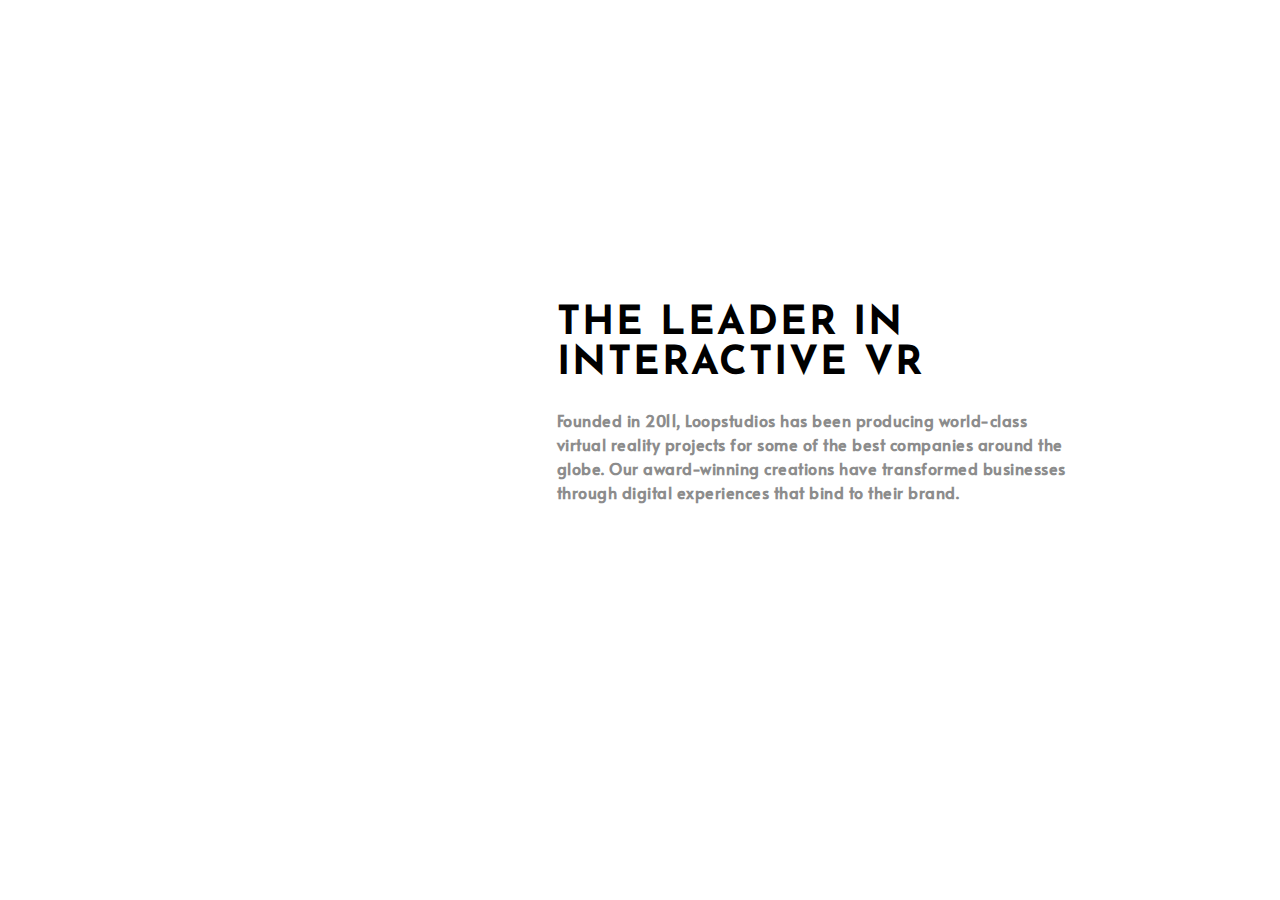
==== loopstudios-landing-page-main/index.html @ e3aee40c "shit interactive" ====
<!DOCTYPE html>
<html lang="en">
<head>
  <meta charset="UTF-8">
  <meta name="viewport" content="width=device-width, initial-scale=1.0"> 
  <title>Frontend Mentor | Loopstudios landing page</title>
  <link rel="preconnect" href="https://fonts.googleapis.com">
  <link rel="preconnect" href="https://fonts.googleapis.com">
  <link rel="stylesheet" href="app/sass/style/main.css">
  <link rel="preconnect" href="https://fonts.gstatic.com" crossorigin>
  <link rel="preconnect" href="https://fonts.googleapis.com">
<link rel="preconnect" href="https://fonts.gstatic.com" crossorigin>
<link href="https://fonts.googleapis.com/css2?family=Alata&family=Josefin+Sans:wght@200&display=swap" rel="stylesheet">
</head>
<body>
<div class="interactive grid grid--col2">
  <div class="interactive__img">
   <!-- <img class="hide" src="/loopstudios-landing-page-main/images/desktop/image-interactive.jpg" alt=""> -->
 </div> 
 <div class="interactive__content">
   <h1 class="interactive__heading">The leader in interactive VR
  </h1>
   <p class="interactive__text">
    Founded in 2011, Loopstudios has been producing world-class virtual reality 
    projects for some of the best companies around the globe. Our award-winning 
    creations have transformed businesses through digital experiences that bind 
    to their brand.
   </p>
 </div>
</div>
 <script src="/loopstudios-landing-page-main/app/index.js"></script>
</body>
</html>
---- loopstudios-landing-page-main/app/sass/style/main.css ----
html {
  font-size: 100%;
}

h1,
h2,
h3 {
  letter-spacing: 2px;
}

h1 {
  font-size: 2.5rem;
}

h2 {
  font-size: 2rem;
}

body {
  font-size: 1rem;
  text-transform: uppercase;
  letter-spacing: 0.5px;
  line-height: 1.5;
  font-family: "Josefin Sans", sans-serif;
}

p {
  font-weight: bold;
  font-family: "Alata", sans-serif;
  text-transform: none;
}

a {
  text-transform: none;
}

button {
  font-size: 1.3rem;
  font-family: "Josefin Sans", sans-serif;
  letter-spacing: 1.5px;
  font-weight: bold;
}

*,
::after,
::before {
  -webkit-box-sizing: border-box;
          box-sizing: border-box;
  padding: 0;
  margin: 0;
}

a,
button {
  cursor: pointer;
}

a {
  text-decoration: none;
}

ul {
  list-style: none;
}

@media (min-width: 40em) {
  .grid {
    display: -ms-grid;
    display: grid;
  }
  .grid--col2 {
    -ms-grid-columns: 1fr 1fr;
        grid-template-columns: 1fr 1fr;
  }
  .grid--col4 {
    -ms-grid-columns: 1fr 1fr 1fr 1fr;
        grid-template-columns: 1fr 1fr 1fr 1fr;
  }
}

.btn {
  padding: 0.5rem 2rem;
  background-color: white;
  border: 1px solid #000;
  color: black;
}

header {
  height: 100vh;
  padding: 2.7rem 2rem;
  background: url(/loopstudios-landing-page-main/images/mobile/image-hero.jpg);
  background-repeat: no-repeat;
}

@media (min-width: 40em) {
  header {
    background: url(/loopstudios-landing-page-main/images/desktop/image-hero.jpg);
  }
}

@media (min-width: 66em) {
  header {
    padding: 4rem 5rem;
  }
}

.nav {
  display: -webkit-box;
  display: -ms-flexbox;
  display: flex;
  -webkit-box-pack: justify;
      -ms-flex-pack: justify;
          justify-content: space-between;
  -ms-flex-wrap: wrap;
      flex-wrap: wrap;
}

@media (min-width: 40em) {
  .nav {
    -ms-flex-wrap: nowrap;
        flex-wrap: nowrap;
  }
}

.nav__close {
  display: none;
}

.nav__humburger {
  margin-top: 1rem;
}

.nav-container {
  margin-top: 0.7rem;
  cursor: pointer;
}

@media (min-width: 40em) {
  .nav-container {
    display: none;
  }
}

.nav__list {
  width: 100%;
  display: none;
}

@media (min-width: 40em) {
  .nav__list {
    margin-top: 0.4rem;
    max-height: 100vh;
    width: auto;
  }
  .nav__list li {
    display: inline;
    margin-left: 1rem;
  }
}

.nav__list a {
  color: white;
  font-weight: bold;
}

.collapse .nav__close {
  display: block;
}

.collapse .nav__hamburger {
  display: none;
}

.collapse.nav__list {
  display: block;
}

.interactive {
  margin-top: 4rem;
  text-align: center;
  padding: 1rem;
}

.interactive__img {
  height: 400px;
  zoom: 66%;
  margin-inline: 10px;
  background-image: url(/loopstudios-landing-page-main/images/mobile/image-interactive.jpg);
  background-repeat: no-repeat;
}

@media (min-width: 40em) {
  .interactive__img {
    background: url(/loopstudios-landing-page-main/images/desktop/image-interactive.jpg);
    background-repeat: no-repeat;
    height: 700px;
    zoom: 50%;
    position: relative;
    left: 2rem;
    z-index: -111;
  }
}

@media (min-width: 56em) {
  .interactive__img {
    zoom: 60%;
  }
}

@media (min-width: 66em) {
  .interactive__img {
    zoom: 80%;
  }
}

.interactive h1 {
  line-height: 1;
  margin-block: 3rem 1.5rem;
}

.interactive p {
  color: #8c8c8c;
}

.interactive p,
.interactive h1 {
  margin-inline: 2rem;
}

.interactive__content {
  background-color: white;
  margin-top: 4rem;
}

@media (min-width: 40em) {
  .interactive__content {
    text-align: left;
    -webkit-transform: scale(0.9);
            transform: scale(0.9);
    position: relative;
    left: -20%;
  }
}

@media (min-width: 56em) {
  .interactive__content {
    -webkit-transform: scale(1);
            transform: scale(1);
    left: -10%;
  }
}

@media (min-width: 66em) {
  .interactive__content {
    left: -20%;
    top: 20%;
  }
}

@media (min-width: 66em) {
  .interactive {
    margin-inline: 3rem;
  }
}
/*# sourceMappingURL=main.css.map */
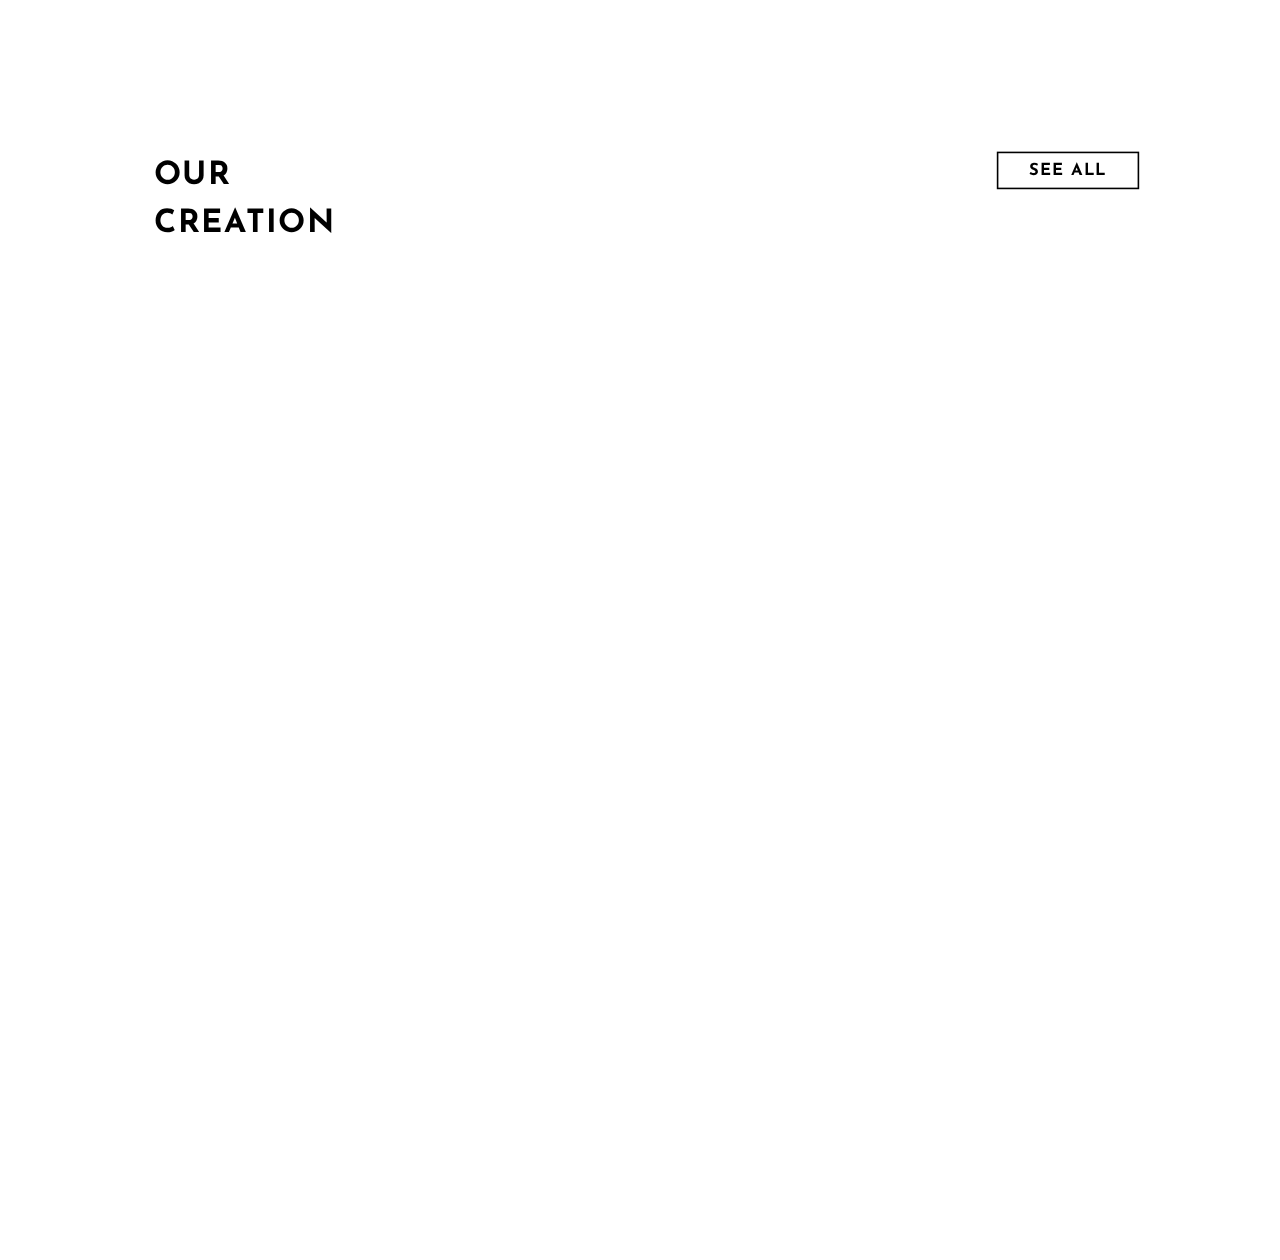
==== commit 325411f9: "gird area" ====
--- a/loopstudios-landing-page-main/index.html
+++ b/loopstudios-landing-page-main/index.html
@@ -13,20 +13,38 @@
 <link href="https://fonts.googleapis.com/css2?family=Alata&family=Josefin+Sans:wght@200&display=swap" rel="stylesheet">
 </head>
 <body>
-<div class="interactive grid grid--col2">
-  <div class="interactive__img">
-   <!-- <img class="hide" src="/loopstudios-landing-page-main/images/desktop/image-interactive.jpg" alt=""> -->
- </div> 
- <div class="interactive__content">
-   <h1 class="interactive__heading">The leader in interactive VR
+<div class="creation grid grid--col4">
+  <h1 class="creation__heading">
+    Our creation
   </h1>
-   <p class="interactive__text">
-    Founded in 2011, Loopstudios has been producing world-class virtual reality 
-    projects for some of the best companies around the globe. Our award-winning 
-    creations have transformed businesses through digital experiences that bind 
-    to their brand.
-   </p>
- </div>
+
+  <div class="creation__img creation__imgOne">
+     <h1 class="creation__title">deep <br> earth</h1>
+  </div>
+  <div class="creation__img creation__imgTwo">
+    <h1 class="creation__title">night <br> arcade</h1>
+  </div>
+  <div class="creation__img creation__imgThree">
+    <h1 class="creation__title">soccer <br> team vr</h1>
+  </div>
+  <div class="creation__img creation__imgFour">
+    <h1 class="creation__title">the grid</h1>
+  </div>
+  <div class="creation__img creation__imgFive">
+    <h1 class="creation__title">from up <br> above vr</h1>
+  </div>
+  <div class="creation__img creation__imgSix">
+    <h1 class="creation__title">pocket <br> borealis</h1>
+  </div>
+  <div class="creation__img creation__imgSeven">
+    <h1 class="creation__title">the <br> curiosity</h1>
+  </div>
+  <div class="creation__img creation__imgEight">
+    <h1 class="creation__title">make it <br> fisheye</h1>
+  </div>
+  <div class="creation__btn">
+    <button class="btn">SEE ALL</button>
+  </div>
 </div>
  <script src="/loopstudios-landing-page-main/app/index.js"></script>
 </body>
--- a/loopstudios-landing-page-main/app/sass/style/main.css
+++ b/loopstudios-landing-page-main/app/sass/style/main.css
@@ -73,16 +73,25 @@
         grid-template-columns: 1fr 1fr;
   }
   .grid--col4 {
-    -ms-grid-columns: 1fr 1fr 1fr 1fr;
-        grid-template-columns: 1fr 1fr 1fr 1fr;
+    -webkit-column-gap: 1rem;
+            column-gap: 1rem;
+    -ms-grid-columns: (auto)[4];
+        grid-template-columns: repeat(4, auto);
   }
 }
 
 .btn {
-  padding: 0.5rem 2rem;
+  padding: 0.7rem 2.4rem;
   background-color: white;
-  border: 1px solid #000;
+  border: 2px solid #000;
   color: black;
+}
+
+.btn:hover {
+  background-color: black;
+  color: white;
+  -webkit-transition: 0.5s;
+  transition: 0.5s;
 }
 
 header {
@@ -262,4 +271,157 @@
     margin-inline: 3rem;
   }
 }
+
+.creation__imgOne {
+  background: url(/loopstudios-landing-page-main/images/mobile/image-deep-earth.jpg) no-repeat;
+}
+
+@media (min-width: 40em) {
+  .creation__imgOne {
+    background: url(/loopstudios-landing-page-main/images/desktop/image-deep-earth.jpg) no-repeat;
+  }
+}
+
+.creation__imgTwo {
+  background: url(/loopstudios-landing-page-main/images/mobile/image-night-arcade.jpg) no-repeat;
+}
+
+@media (min-width: 40em) {
+  .creation__imgTwo {
+    background: url(/loopstudios-landing-page-main/images/desktop/image-night-arcade.jpg) no-repeat;
+  }
+}
+
+.creation__imgThree {
+  background: url(/loopstudios-landing-page-main/images/mobile/image-soccer-team.jpg) no-repeat;
+}
+
+@media (min-width: 40em) {
+  .creation__imgThree {
+    background: url(/loopstudios-landing-page-main/images/desktop/image-soccer-team.jpg) no-repeat;
+  }
+}
+
+.creation__imgFour {
+  background: url(/loopstudios-landing-page-main/images/mobile/image-grid.jpg) no-repeat;
+}
+
+@media (min-width: 40em) {
+  .creation__imgFour {
+    background: url(/loopstudios-landing-page-main/images/desktop/image-grid.jpg) no-repeat;
+  }
+}
+
+.creation__imgFive {
+  background: url(/loopstudios-landing-page-main/images/mobile/image-from-above.jpg) no-repeat;
+}
+
+@media (min-width: 40em) {
+  .creation__imgFive {
+    background: url(/loopstudios-landing-page-main/images/desktop/image-from-above.jpg) no-repeat;
+  }
+}
+
+.creation__imgSix {
+  background: url(/loopstudios-landing-page-main/images/mobile/image-pocket-borealis.jpg) no-repeat;
+}
+
+@media (min-width: 40em) {
+  .creation__imgSix {
+    background: url(/loopstudios-landing-page-main/images/desktop/image-pocket-borealis.jpg) no-repeat;
+  }
+}
+
+.creation__imgSeven {
+  background: url(/loopstudios-landing-page-main/images/mobile/image-curiosity.jpg) no-repeat;
+}
+
+@media (min-width: 40em) {
+  .creation__imgSeven {
+    background: url(/loopstudios-landing-page-main/images/desktop/image-curiosity.jpg) no-repeat;
+  }
+}
+
+.creation__imgEight {
+  background: url(/loopstudios-landing-page-main/images/mobile/image-fisheye.jpg) no-repeat;
+}
+
+@media (min-width: 40em) {
+  .creation__imgEight {
+    background: url(/loopstudios-landing-page-main/images/desktop/image-fisheye.jpg) no-repeat;
+  }
+}
+
+.creation__img {
+  height: 230px;
+  zoom: 70%;
+  margin: 1rem;
+}
+
+@media (min-width: 40em) {
+  .creation__img {
+    zoom: 100%;
+    height: 450px;
+    width: 90%;
+  }
+}
+
+@media (min-width: 40em) and (min-width: 66em) {
+  .creation__img {
+    zoom: 110%;
+  }
+}
+
+.creation__heading, .creation__btn {
+  text-align: center;
+  margin-block: 2rem 3rem;
+}
+
+.creation__heading {
+  -ms-grid-row: 1;
+  -ms-grid-column: 1;
+  -ms-grid-column-span: 1;
+  grid-area: 1/1/1/2;
+}
+
+@media (min-width: 40em) {
+  .creation__heading {
+    text-align: left;
+    margin-left: 1rem;
+  }
+}
+
+.creation__btn {
+  -ms-grid-row: 1;
+  -ms-grid-column: 1;
+  -ms-grid-column-span: 4;
+  grid-area: 1/1/1/5;
+}
+
+@media (min-width: 40em) {
+  .creation__btn {
+    text-align: end;
+  }
+}
+
+.creation__title {
+  color: white;
+  position: relative;
+  bottom: -7rem;
+  right: -2rem;
+}
+
+@media (min-width: 40em) {
+  .creation__title {
+    top: 20rem;
+  }
+}
+
+@media (min-width: 66em) {
+  .creation {
+    margin-inline: 1rem;
+    -webkit-transform: scale(0.8);
+            transform: scale(0.8);
+  }
+}
 /*# sourceMappingURL=main.css.map */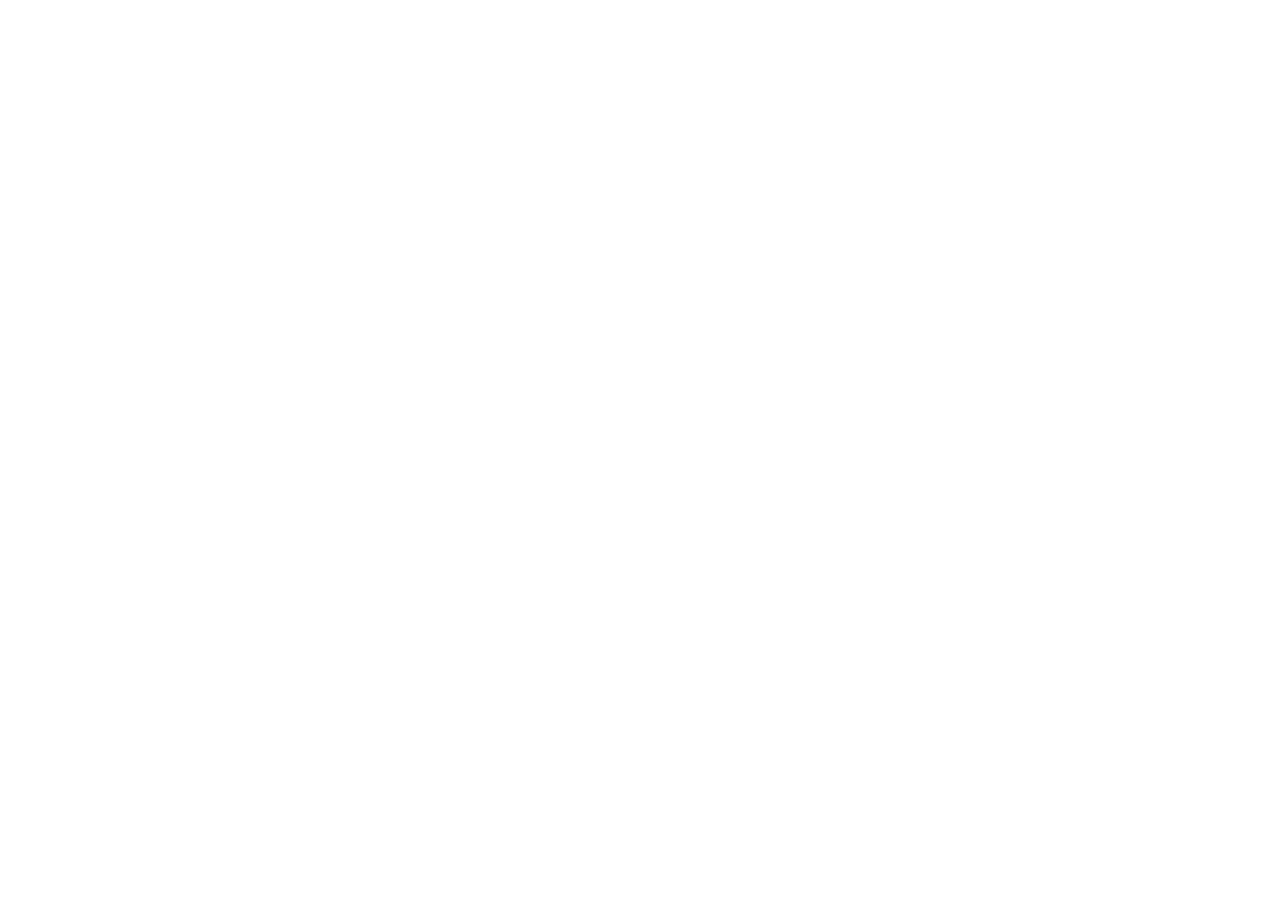
==== commit 058cd7ff: "more partials organization" ====
--- a/loopstudios-landing-page-main/index.html
+++ b/loopstudios-landing-page-main/index.html
@@ -13,39 +13,7 @@
 <link href="https://fonts.googleapis.com/css2?family=Alata&family=Josefin+Sans:wght@200&display=swap" rel="stylesheet">
 </head>
 <body>
-<div class="creation grid grid--col4">
-  <h1 class="creation__heading">
-    Our creation
-  </h1>
 
-  <div class="creation__img creation__imgOne">
-     <h1 class="creation__title">deep <br> earth</h1>
-  </div>
-  <div class="creation__img creation__imgTwo">
-    <h1 class="creation__title">night <br> arcade</h1>
-  </div>
-  <div class="creation__img creation__imgThree">
-    <h1 class="creation__title">soccer <br> team vr</h1>
-  </div>
-  <div class="creation__img creation__imgFour">
-    <h1 class="creation__title">the grid</h1>
-  </div>
-  <div class="creation__img creation__imgFive">
-    <h1 class="creation__title">from up <br> above vr</h1>
-  </div>
-  <div class="creation__img creation__imgSix">
-    <h1 class="creation__title">pocket <br> borealis</h1>
-  </div>
-  <div class="creation__img creation__imgSeven">
-    <h1 class="creation__title">the <br> curiosity</h1>
-  </div>
-  <div class="creation__img creation__imgEight">
-    <h1 class="creation__title">make it <br> fisheye</h1>
-  </div>
-  <div class="creation__btn">
-    <button class="btn">SEE ALL</button>
-  </div>
-</div>
  <script src="/loopstudios-landing-page-main/app/index.js"></script>
 </body>
 </html>
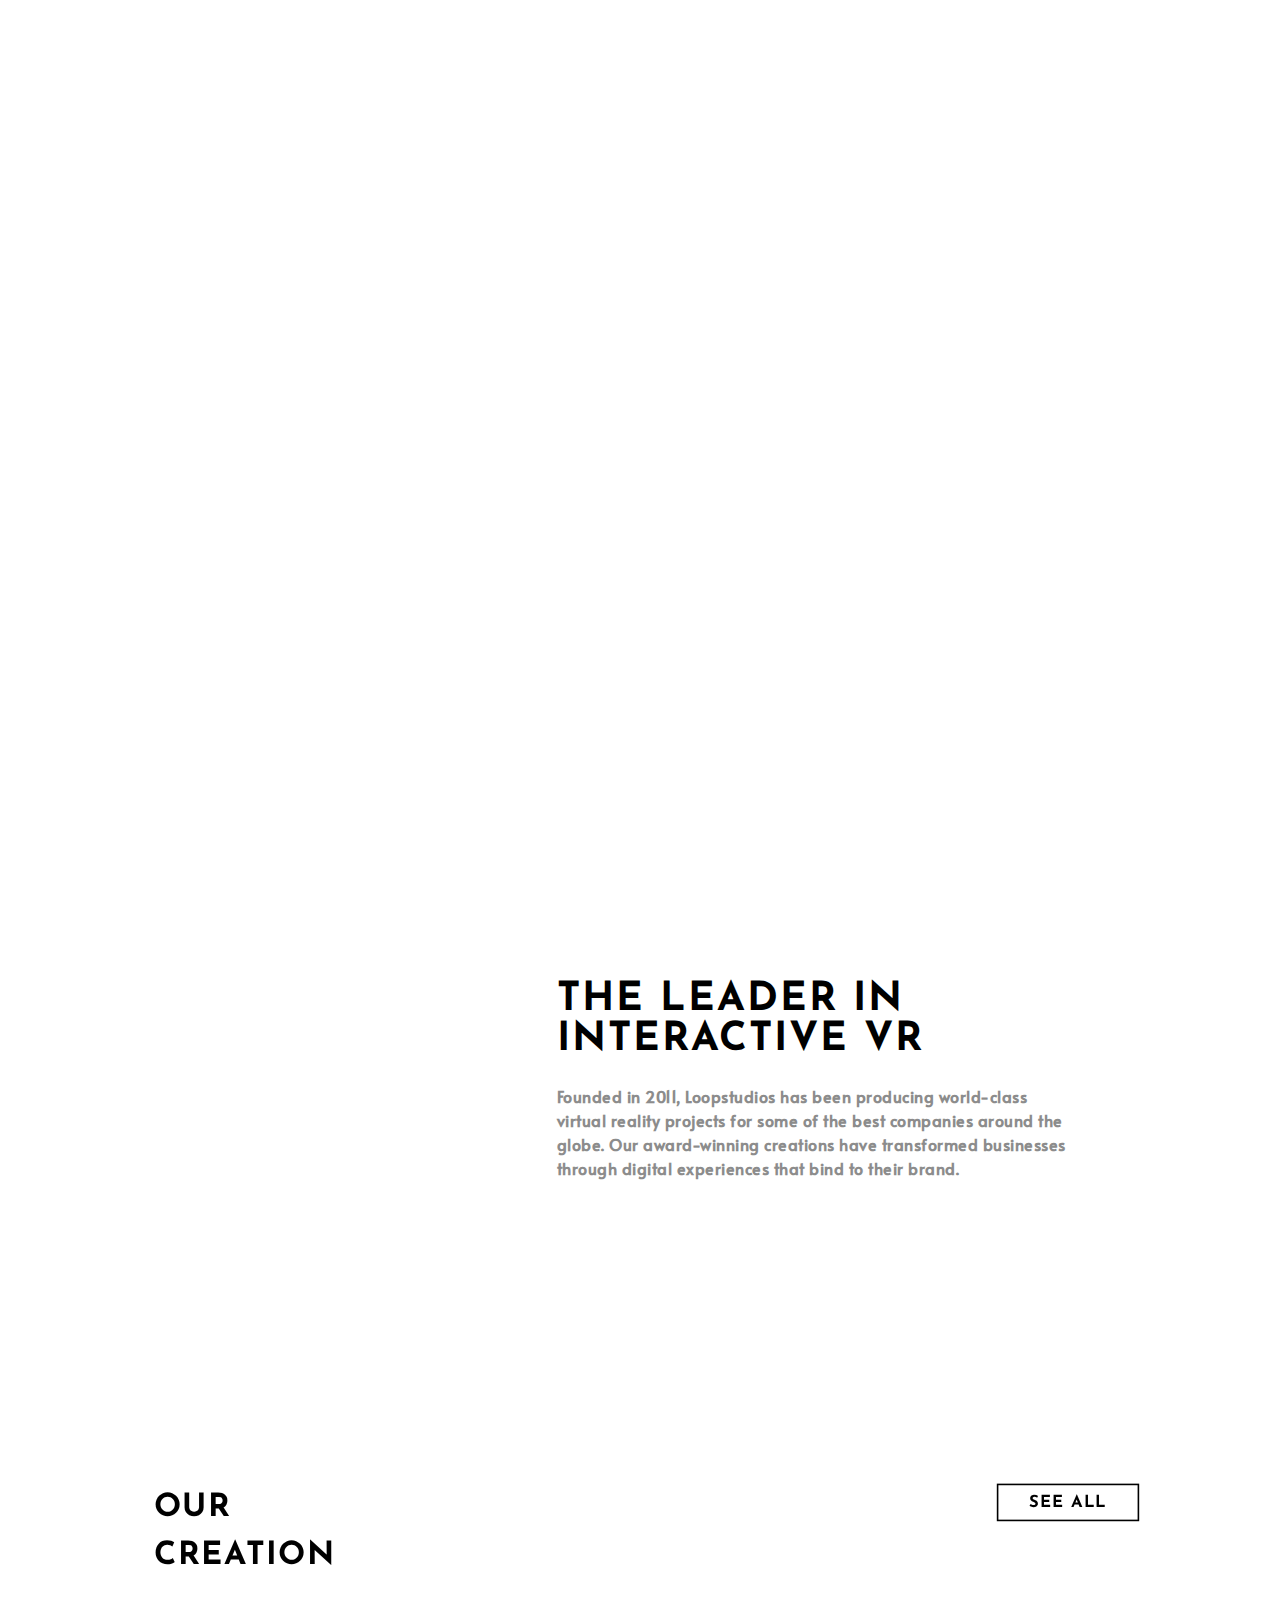
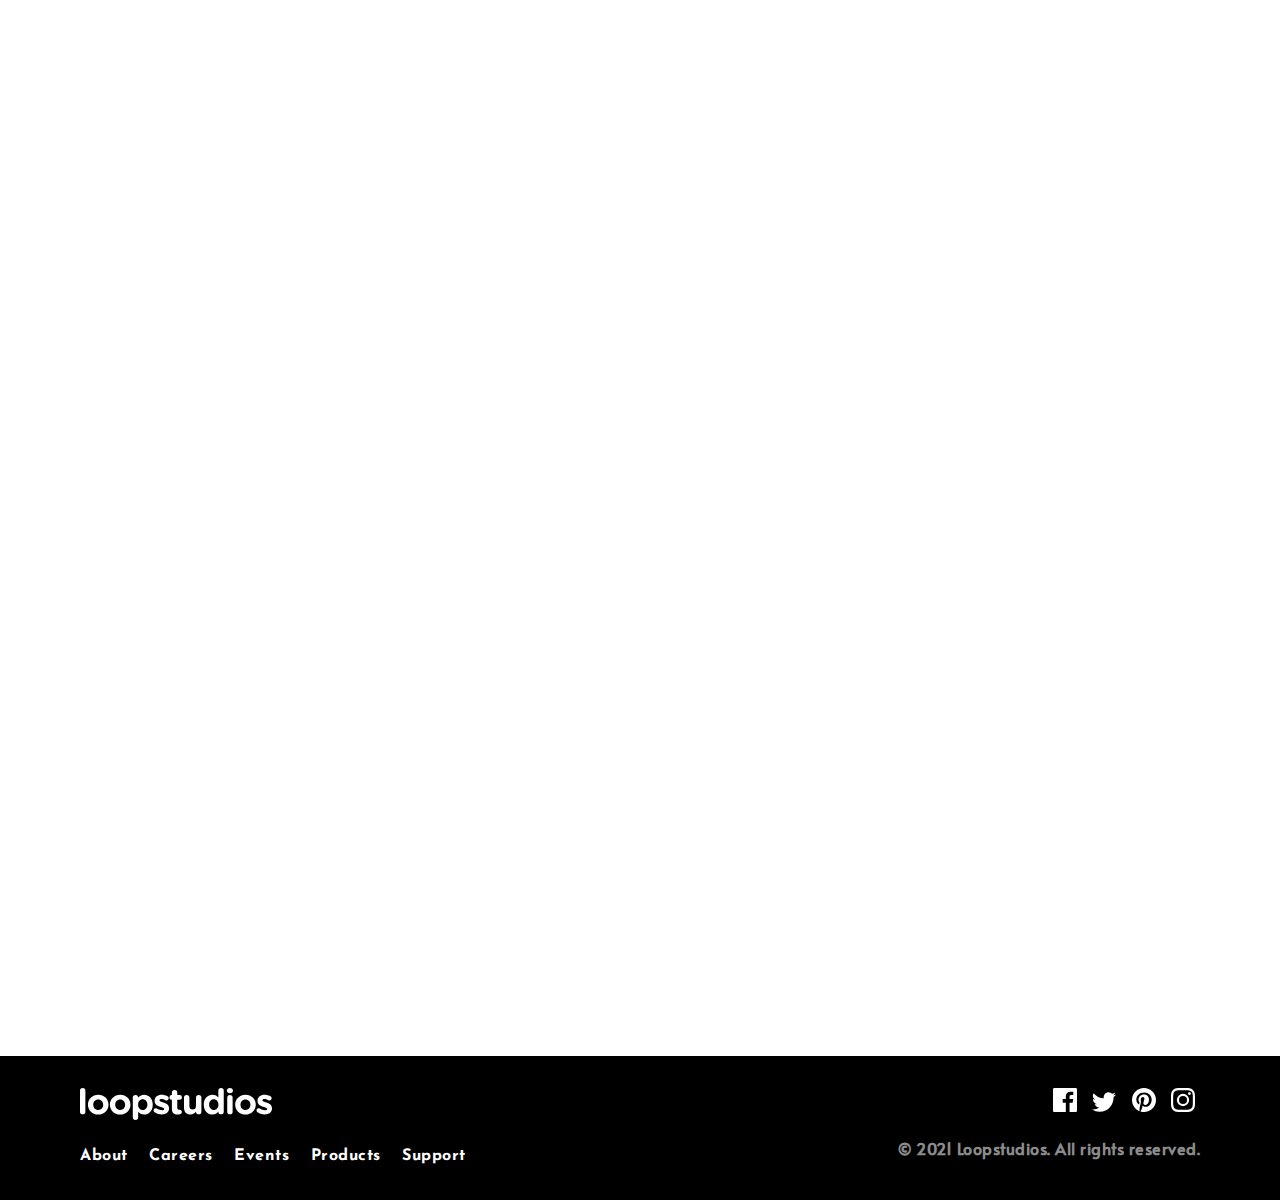
==== commit f490d1d1: "putting all together" ====
--- a/loopstudios-landing-page-main/index.html
+++ b/loopstudios-landing-page-main/index.html
@@ -13,6 +13,95 @@
 <link href="https://fonts.googleapis.com/css2?family=Alata&family=Josefin+Sans:wght@200&display=swap" rel="stylesheet">
 </head>
 <body>
+  <header class="header">
+    <div class="nav">
+      <svg class="nav__logo" width="192" height="32" xmlns="http://www.w3.org/2000/svg"><path d="M2.694 26.324a2.694 2.694 0 002.695-2.697V2.697a2.694 2.694 0 10-5.389 0v20.93a2.694 2.694 0 002.694 2.697zm15.506.213c5.92 0 10.317-4.435 10.317-9.898v-.071c0-5.464-4.36-9.827-10.246-9.827-5.92 0-10.317 4.434-10.317 9.898v.07c0 5.464 4.361 9.828 10.246 9.828zm.071-4.648c-2.978 0-4.999-2.448-4.999-5.25v-.071c0-2.803 1.844-5.18 4.928-5.18 2.978 0 5 2.448 5 5.25v.072c0 2.802-1.844 5.18-4.929 5.18zm21.887 4.648c5.921 0 10.317-4.435 10.317-9.898v-.071c0-5.464-4.36-9.827-10.246-9.827-5.92 0-10.317 4.434-10.317 9.898v.07c0 5.464 4.361 9.828 10.246 9.828zm.071-4.648c-2.978 0-4.999-2.448-4.999-5.25v-.071c0-2.803 1.844-5.18 4.928-5.18 2.979 0 5 2.448 5 5.25v.072c0 2.802-1.844 5.18-4.929 5.18zM55.487 32a2.694 2.694 0 002.694-2.696v-5.677c1.277 1.526 3.05 2.839 5.921 2.839 4.503 0 8.65-3.477 8.65-9.827v-.071c0-6.35-4.218-9.827-8.65-9.827-2.8 0-4.609 1.312-5.92 3.086V9.58a2.694 2.694 0 10-5.39 0v19.725A2.694 2.694 0 0055.488 32zm7.232-10.11c-2.517 0-4.608-2.094-4.608-5.251v-.071c0-3.158 2.091-5.25 4.608-5.25 2.518 0 4.645 2.092 4.645 5.25v.07c0 3.193-2.127 5.251-4.645 5.251zm19.087 4.576c4.113 0 7.268-1.916 7.268-6.138v-.07c0-3.478-3.084-4.755-5.743-5.642-2.057-.71-3.865-1.206-3.865-2.27v-.071c0-.745.674-1.313 1.985-1.313 1.135 0 2.589.462 4.113 1.207.355.177.603.248.993.248 1.205 0 2.162-.923 2.162-2.129 0-.922-.496-1.632-1.276-2.022-1.843-.922-3.9-1.454-5.885-1.454-3.83 0-6.949 2.164-6.949 6.03v.072c0 3.69 3.014 4.93 5.673 5.711 2.091.639 3.935 1.03 3.935 2.2v.07c0 .852-.71 1.42-2.27 1.42-1.524 0-3.332-.568-5.14-1.703a2.066 2.066 0 00-1.064-.284c-1.205 0-2.127.923-2.127 2.129 0 .851.461 1.49 1.028 1.845 2.305 1.49 4.822 2.164 7.162 2.164zm15.612-.036c1.17 0 2.092-.142 3.085-.532a2.194 2.194 0 001.382-2.022 2.248 2.248 0 00-2.233-2.235c-.107 0-.461.035-.638.035-1.206 0-1.738-.603-1.738-1.845v-8.124h2.376a2.3 2.3 0 002.304-2.306 2.3 2.3 0 00-2.304-2.306h-2.376V4.718a2.694 2.694 0 10-5.389 0v2.377h-.177a2.3 2.3 0 00-2.304 2.306 2.3 2.3 0 002.304 2.306h.177v9.011c0 4.4 2.234 5.712 5.531 5.712zm13.024.036c2.73 0 4.325-1.455 5.566-3.051v.212a2.694 2.694 0 105.39 0V9.58a2.694 2.694 0 10-5.39 0v8.124c0 2.554-1.311 3.867-3.368 3.867-2.056 0-3.261-1.313-3.261-3.867V9.579a2.694 2.694 0 10-5.39 0v9.827c0 4.363 2.376 7.06 6.453 7.06zm21.994 0c2.8 0 4.609-1.313 5.92-3.087v.248a2.694 2.694 0 105.39 0V2.697a2.694 2.694 0 10-5.39 0v6.882c-1.276-1.526-3.048-2.838-5.92-2.838-4.503 0-8.65 3.476-8.65 9.827v.07c0 6.35 4.218 9.828 8.65 9.828zm1.383-4.577c-2.518 0-4.645-2.093-4.645-5.25v-.071c0-3.193 2.127-5.25 4.645-5.25 2.517 0 4.608 2.092 4.608 5.25v.07c0 3.158-2.091 5.251-4.608 5.251zm16.108-16.71c1.702 0 3.014-.993 3.014-2.554v-.07c0-1.562-1.312-2.52-3.014-2.52-1.702 0-3.013.958-3.013 2.52v.07c0 1.561 1.311 2.555 3.013 2.555zm0 21.145a2.694 2.694 0 002.694-2.697V9.58a2.694 2.694 0 10-5.388 0v14.048a2.694 2.694 0 002.694 2.697zm15.506.213c5.92 0 10.317-4.435 10.317-9.898v-.071c0-5.464-4.361-9.827-10.246-9.827-5.921 0-10.317 4.434-10.317 9.898v.07c0 5.464 4.36 9.828 10.246 9.828zm.07-4.648c-2.977 0-4.998-2.448-4.998-5.25v-.071c0-2.803 1.843-5.18 4.928-5.18 2.978 0 4.999 2.448 4.999 5.25v.072c0 2.802-1.844 5.18-4.928 5.18zm19.23 4.577c4.112 0 7.267-1.916 7.267-6.138v-.07c0-3.478-3.084-4.755-5.743-5.642-2.057-.71-3.865-1.206-3.865-2.27v-.071c0-.745.674-1.313 1.986-1.313 1.134 0 2.588.462 4.112 1.207.355.177.603.248.993.248 1.205 0 2.162-.923 2.162-2.129 0-.922-.496-1.632-1.276-2.022-1.843-.922-3.9-1.454-5.885-1.454-3.83 0-6.949 2.164-6.949 6.03v.072c0 3.69 3.014 4.93 5.673 5.711 2.091.639 3.935 1.03 3.935 2.2v.07c0 .852-.71 1.42-2.27 1.42-1.524 0-3.332-.568-5.14-1.703a2.066 2.066 0 00-1.063-.284c-1.206 0-2.128.923-2.128 2.129 0 .851.461 1.49 1.028 1.845 2.305 1.49 4.822 2.164 7.162 2.164z" fill="#FFF" fill-rule="nonzero"/></svg>
+      <div class="nav-container">
+        <svg class="nav__hamburger" width="24" height="16" xmlns="http://www.w3.org/2000/svg"><g fill="#FFF" fill-rule="evenodd"><path d="M0 0h24v2H0zM0 7h24v2H0zM0 14h24v2H0z"/></g></svg>
+        <svg class="nav__close" width="20" height="20" xmlns="http://www.w3.org/2000/svg"><path d="M17.778.808l1.414 1.414L11.414 10l7.778 7.778-1.414 1.414L10 11.414l-7.778 7.778-1.414-1.414L8.586 10 .808 2.222 2.222.808 10 8.586 17.778.808z" fill="#FFF" fill-rule="evenodd"/></svg>
+      </div>
+      <ul class="nav__list">
+        <li><a href="">About</a></li>
+        <li><a href="">Careers</a></li>
+        <li><a href="">Events</a></li>
+        <li><a href="">Products</a></li>
+        <li><a href="">Support</a></li>
+      </ul>
+    </div>
+    <h1 class="nav__heading">Immersive <br> experiences <br> that <br> deliver
+    </h1>
+  </header>
+  <!-- main  -->
+  <main>
+    <div class="interactive grid grid--col2">
+      <div class="interactive__img">
+     </div> 
+     <div class="interactive__content">
+       <h1 class="interactive__heading">The leader in interactive VR
+      </h1>
+       <p class="interactive__text">
+        Founded in 2011, Loopstudios has been producing world-class virtual reality 
+        projects for some of the best companies around the globe. Our award-winning 
+        creations have transformed businesses through digital experiences that bind 
+        to their brand.
+       </p>
+     </div>
+    </div>
+    <div class="creation grid grid--col4">
+      <h1 class="creation__heading">
+        Our creation
+      </h1>
+    
+      <div class="creation__img creation__imgOne">
+         <h1 class="creation__title">deep <br> earth</h1>
+      </div>
+      <div class="creation__img creation__imgTwo">
+        <h1 class="creation__title">night <br> arcade</h1>
+      </div>
+      <div class="creation__img creation__imgThree">
+        <h1 class="creation__title">soccer <br> team vr</h1>
+      </div>
+      <div class="creation__img creation__imgFour">
+        <h1 class="creation__title">the grid</h1>
+      </div>
+      <div class="creation__img creation__imgFive">
+        <h1 class="creation__title">from up <br> above vr</h1>
+      </div>
+      <div class="creation__img creation__imgSix">
+        <h1 class="creation__title">pocket <br> borealis</h1>
+      </div>
+      <div class="creation__img creation__imgSeven">
+        <h1 class="creation__title">the <br> curiosity</h1>
+      </div>
+      <div class="creation__img creation__imgEight">
+        <h1 class="creation__title">make it <br> fisheye</h1>
+      </div>
+      <div class="creation__btn">
+        <button class="btn">SEE ALL</button>
+      </div>
+    </div>
+  </main>
+  <footer>
+    <div class="footer grid grid--col2">
+      <div class="footer__links">
+        <svg class="footer__logo" width="192" height="32" xmlns="http://www.w3.org/2000/svg"><path d="M2.694 26.324a2.694 2.694 0 002.695-2.697V2.697a2.694 2.694 0 10-5.389 0v20.93a2.694 2.694 0 002.694 2.697zm15.506.213c5.92 0 10.317-4.435 10.317-9.898v-.071c0-5.464-4.36-9.827-10.246-9.827-5.92 0-10.317 4.434-10.317 9.898v.07c0 5.464 4.361 9.828 10.246 9.828zm.071-4.648c-2.978 0-4.999-2.448-4.999-5.25v-.071c0-2.803 1.844-5.18 4.928-5.18 2.978 0 5 2.448 5 5.25v.072c0 2.802-1.844 5.18-4.929 5.18zm21.887 4.648c5.921 0 10.317-4.435 10.317-9.898v-.071c0-5.464-4.36-9.827-10.246-9.827-5.92 0-10.317 4.434-10.317 9.898v.07c0 5.464 4.361 9.828 10.246 9.828zm.071-4.648c-2.978 0-4.999-2.448-4.999-5.25v-.071c0-2.803 1.844-5.18 4.928-5.18 2.979 0 5 2.448 5 5.25v.072c0 2.802-1.844 5.18-4.929 5.18zM55.487 32a2.694 2.694 0 002.694-2.696v-5.677c1.277 1.526 3.05 2.839 5.921 2.839 4.503 0 8.65-3.477 8.65-9.827v-.071c0-6.35-4.218-9.827-8.65-9.827-2.8 0-4.609 1.312-5.92 3.086V9.58a2.694 2.694 0 10-5.39 0v19.725A2.694 2.694 0 0055.488 32zm7.232-10.11c-2.517 0-4.608-2.094-4.608-5.251v-.071c0-3.158 2.091-5.25 4.608-5.25 2.518 0 4.645 2.092 4.645 5.25v.07c0 3.193-2.127 5.251-4.645 5.251zm19.087 4.576c4.113 0 7.268-1.916 7.268-6.138v-.07c0-3.478-3.084-4.755-5.743-5.642-2.057-.71-3.865-1.206-3.865-2.27v-.071c0-.745.674-1.313 1.985-1.313 1.135 0 2.589.462 4.113 1.207.355.177.603.248.993.248 1.205 0 2.162-.923 2.162-2.129 0-.922-.496-1.632-1.276-2.022-1.843-.922-3.9-1.454-5.885-1.454-3.83 0-6.949 2.164-6.949 6.03v.072c0 3.69 3.014 4.93 5.673 5.711 2.091.639 3.935 1.03 3.935 2.2v.07c0 .852-.71 1.42-2.27 1.42-1.524 0-3.332-.568-5.14-1.703a2.066 2.066 0 00-1.064-.284c-1.205 0-2.127.923-2.127 2.129 0 .851.461 1.49 1.028 1.845 2.305 1.49 4.822 2.164 7.162 2.164zm15.612-.036c1.17 0 2.092-.142 3.085-.532a2.194 2.194 0 001.382-2.022 2.248 2.248 0 00-2.233-2.235c-.107 0-.461.035-.638.035-1.206 0-1.738-.603-1.738-1.845v-8.124h2.376a2.3 2.3 0 002.304-2.306 2.3 2.3 0 00-2.304-2.306h-2.376V4.718a2.694 2.694 0 10-5.389 0v2.377h-.177a2.3 2.3 0 00-2.304 2.306 2.3 2.3 0 002.304 2.306h.177v9.011c0 4.4 2.234 5.712 5.531 5.712zm13.024.036c2.73 0 4.325-1.455 5.566-3.051v.212a2.694 2.694 0 105.39 0V9.58a2.694 2.694 0 10-5.39 0v8.124c0 2.554-1.311 3.867-3.368 3.867-2.056 0-3.261-1.313-3.261-3.867V9.579a2.694 2.694 0 10-5.39 0v9.827c0 4.363 2.376 7.06 6.453 7.06zm21.994 0c2.8 0 4.609-1.313 5.92-3.087v.248a2.694 2.694 0 105.39 0V2.697a2.694 2.694 0 10-5.39 0v6.882c-1.276-1.526-3.048-2.838-5.92-2.838-4.503 0-8.65 3.476-8.65 9.827v.07c0 6.35 4.218 9.828 8.65 9.828zm1.383-4.577c-2.518 0-4.645-2.093-4.645-5.25v-.071c0-3.193 2.127-5.25 4.645-5.25 2.517 0 4.608 2.092 4.608 5.25v.07c0 3.158-2.091 5.251-4.608 5.251zm16.108-16.71c1.702 0 3.014-.993 3.014-2.554v-.07c0-1.562-1.312-2.52-3.014-2.52-1.702 0-3.013.958-3.013 2.52v.07c0 1.561 1.311 2.555 3.013 2.555zm0 21.145a2.694 2.694 0 002.694-2.697V9.58a2.694 2.694 0 10-5.388 0v14.048a2.694 2.694 0 002.694 2.697zm15.506.213c5.92 0 10.317-4.435 10.317-9.898v-.071c0-5.464-4.361-9.827-10.246-9.827-5.921 0-10.317 4.434-10.317 9.898v.07c0 5.464 4.36 9.828 10.246 9.828zm.07-4.648c-2.977 0-4.998-2.448-4.998-5.25v-.071c0-2.803 1.843-5.18 4.928-5.18 2.978 0 4.999 2.448 4.999 5.25v.072c0 2.802-1.844 5.18-4.928 5.18zm19.23 4.577c4.112 0 7.267-1.916 7.267-6.138v-.07c0-3.478-3.084-4.755-5.743-5.642-2.057-.71-3.865-1.206-3.865-2.27v-.071c0-.745.674-1.313 1.986-1.313 1.134 0 2.588.462 4.112 1.207.355.177.603.248.993.248 1.205 0 2.162-.923 2.162-2.129 0-.922-.496-1.632-1.276-2.022-1.843-.922-3.9-1.454-5.885-1.454-3.83 0-6.949 2.164-6.949 6.03v.072c0 3.69 3.014 4.93 5.673 5.711 2.091.639 3.935 1.03 3.935 2.2v.07c0 .852-.71 1.42-2.27 1.42-1.524 0-3.332-.568-5.14-1.703a2.066 2.066 0 00-1.063-.284c-1.206 0-2.128.923-2.128 2.129 0 .851.461 1.49 1.028 1.845 2.305 1.49 4.822 2.164 7.162 2.164z" fill="#FFF" fill-rule="nonzero"/></svg>
+        <ul class="footer__list">
+    <li><a href="">About</a></li>
+    <li><a href="">Careers</a></li>
+    <li><a href="">Events</a></li>
+    <li><a href="">Products</a></li>
+    <li><a href="">Support</a></li>
+        </ul>
+      </div>
+      <div class="footer__media">
+        <svg width="24" height="24" xmlns="http://www.w3.org/2000/svg"><path d="M22.675 0H1.325C.593 0 0 .593 0 1.325v21.351C0 23.407.593 24 1.325 24H12.82v-9.294H9.692v-3.622h3.128V8.413c0-3.1 1.893-4.788 4.659-4.788 1.325 0 2.463.099 2.795.143v3.24l-1.918.001c-1.504 0-1.795.715-1.795 1.763v2.313h3.587l-.467 3.622h-3.12V24h6.116c.73 0 1.323-.593 1.323-1.325V1.325C24 .593 23.407 0 22.675 0z" fill="#FFF" fill-rule="nonzero"/></svg>
+        <svg width="24" height="20" xmlns="http://www.w3.org/2000/svg"><path d="M24 2.557a9.83 9.83 0 01-2.828.775A4.932 4.932 0 0023.337.608a9.864 9.864 0 01-3.127 1.195A4.916 4.916 0 0016.616.248c-3.179 0-5.515 2.966-4.797 6.045A13.978 13.978 0 011.671 1.149a4.93 4.93 0 001.523 6.574 4.903 4.903 0 01-2.229-.616c-.054 2.281 1.581 4.415 3.949 4.89a4.935 4.935 0 01-2.224.084 4.928 4.928 0 004.6 3.419A9.9 9.9 0 010 17.54a13.94 13.94 0 007.548 2.212c9.142 0 14.307-7.721 13.995-14.646A10.025 10.025 0 0024 2.557z" fill="#FFF" fill-rule="nonzero"/></svg>
+        <svg width="24" height="24" xmlns="http://www.w3.org/2000/svg"><path d="M12 0C5.373 0 0 5.372 0 12c0 5.084 3.163 9.426 7.627 11.174-.105-.949-.2-2.405.042-3.441.218-.937 1.407-5.965 1.407-5.965s-.359-.719-.359-1.782c0-1.668.967-2.914 2.171-2.914 1.023 0 1.518.769 1.518 1.69 0 1.029-.655 2.568-.994 3.995-.283 1.194.599 2.169 1.777 2.169 2.133 0 3.772-2.249 3.772-5.495 0-2.873-2.064-4.882-5.012-4.882-3.414 0-5.418 2.561-5.418 5.207 0 1.031.397 2.138.893 2.738a.36.36 0 01.083.345l-.333 1.36c-.053.22-.174.267-.402.161-1.499-.698-2.436-2.889-2.436-4.649 0-3.785 2.75-7.262 7.929-7.262 4.163 0 7.398 2.967 7.398 6.931 0 4.136-2.607 7.464-6.227 7.464-1.216 0-2.359-.631-2.75-1.378l-.748 2.853c-.271 1.043-1.002 2.35-1.492 3.146C9.57 23.812 10.763 24 12 24c6.627 0 12-5.373 12-12 0-6.628-5.373-12-12-12z" fill="#FFF" fill-rule="nonzero"/></svg>
+        <svg width="24" height="24" xmlns="http://www.w3.org/2000/svg"><path d="M12 2.163c3.204 0 3.584.012 4.85.07 3.252.148 4.771 1.691 4.919 4.919.058 1.265.069 1.645.069 4.849 0 3.205-.012 3.584-.069 4.849-.149 3.225-1.664 4.771-4.919 4.919-1.266.058-1.644.07-4.85.07-3.204 0-3.584-.012-4.849-.07-3.26-.149-4.771-1.699-4.919-4.92-.058-1.265-.07-1.644-.07-4.849 0-3.204.013-3.583.07-4.849.149-3.227 1.664-4.771 4.919-4.919 1.266-.057 1.645-.069 4.849-.069zM12 0C8.741 0 8.333.014 7.053.072 2.695.272.273 2.69.073 7.052.014 8.333 0 8.741 0 12c0 3.259.014 3.668.072 4.948.2 4.358 2.618 6.78 6.98 6.98C8.333 23.986 8.741 24 12 24c3.259 0 3.668-.014 4.948-.072 4.354-.2 6.782-2.618 6.979-6.98.059-1.28.073-1.689.073-4.948 0-3.259-.014-3.667-.072-4.947-.196-4.354-2.617-6.78-6.979-6.98C15.668.014 15.259 0 12 0zm0 5.838a6.162 6.162 0 100 12.324 6.162 6.162 0 000-12.324zM12 16a4 4 0 110-8 4 4 0 010 8zm6.406-11.845a1.44 1.44 0 100 2.881 1.44 1.44 0 000-2.881z" fill="#FFF" fill-rule="nonzero"/></svg>
+        <p>© 2021 Loopstudios. All rights reserved.</p>
+      </div>
+    </div>
+  </footer>
 
  <script src="/loopstudios-landing-page-main/app/index.js"></script>
 </body>
--- a/loopstudios-landing-page-main/app/sass/style/main.css
+++ b/loopstudios-landing-page-main/app/sass/style/main.css
@@ -1,3 +1,7 @@
+p {
+  color: #8c8c8c;
+}
+
 html {
   font-size: 100%;
 }
@@ -63,6 +67,13 @@
   list-style: none;
 }
 
+a:hover {
+  border-bottom: 2px solid white;
+  padding-bottom: 8px;
+  -webkit-transition: 0.2s;
+  transition: 0.2s;
+}
+
 @media (min-width: 40em) {
   .grid {
     display: -ms-grid;
@@ -95,21 +106,41 @@
 }
 
 header {
-  height: 100vh;
   padding: 2.7rem 2rem;
+  padding-bottom: 8rem;
   background: url(/loopstudios-landing-page-main/images/mobile/image-hero.jpg);
   background-repeat: no-repeat;
 }
 
 @media (min-width: 40em) {
   header {
-    background: url(/loopstudios-landing-page-main/images/desktop/image-hero.jpg);
+    background: url(/loopstudios-landing-page-main/images/desktop/image-hero.jpg) no-repeat;
   }
 }
 
 @media (min-width: 66em) {
   header {
     padding: 4rem 5rem;
+  }
+}
+
+header h1 {
+  color: white;
+  margin-top: 12rem;
+  font-size: 3rem;
+  padding: 1rem 3rem;
+  border: 2px solid white;
+}
+
+@media (min-width: 40em) {
+  header h1 {
+    width: 60vw;
+  }
+}
+
+@media (min-width: 56em) {
+  header h1 {
+    width: 40vw;
   }
 }
 
@@ -160,6 +191,7 @@
     margin-top: 0.4rem;
     max-height: 100vh;
     width: auto;
+    display: block;
   }
   .nav__list li {
     display: inline;
@@ -172,16 +204,34 @@
   font-weight: bold;
 }
 
-.collapse .nav__close {
+.collapse.nav__hamburger {
+  display: none;
+}
+
+.collapse.nav__close {
   display: block;
-}
-
-.collapse .nav__hamburger {
-  display: none;
 }
 
 .collapse.nav__list {
   display: block;
+  margin-top: 6rem;
+}
+
+.collapse.nav__list li {
+  padding-block: 0.7rem;
+}
+
+.collapse.nav__list a {
+  text-transform: uppercase;
+  font-weight: lighter;
+}
+
+.collapse.header {
+  background: black;
+}
+
+.collapse.nav__heading {
+  display: none;
 }
 
 .interactive {
@@ -424,4 +474,61 @@
             transform: scale(0.8);
   }
 }
+
+.footer {
+  margin-top: 4rem;
+  background-color: black;
+  padding: 2rem 1rem;
+  text-align: center;
+}
+
+@media (min-width: 40em) {
+  .footer {
+    padding: 1rem;
+    text-align: left;
+  }
+}
+
+@media (min-width: 56em) {
+  .footer {
+    padding: 1rem 5rem;
+  }
+}
+
+.footer__logo {
+  margin-top: 1rem;
+}
+
+.footer__list {
+  margin-block: 2rem;
+}
+
+.footer__list li {
+  margin-block: 1rem;
+}
+
+@media (min-width: 40em) {
+  .footer__list {
+    margin-block: 1rem;
+  }
+  .footer__list li {
+    display: inline;
+    margin: 0 1rem 0 0;
+  }
+}
+
+.footer a {
+  color: white;
+  font-weight: bold;
+}
+
+.footer__media svg {
+  margin: 1rem 5px;
+}
+
+@media (min-width: 40em) {
+  .footer__media {
+    text-align: right;
+  }
+}
 /*# sourceMappingURL=main.css.map */